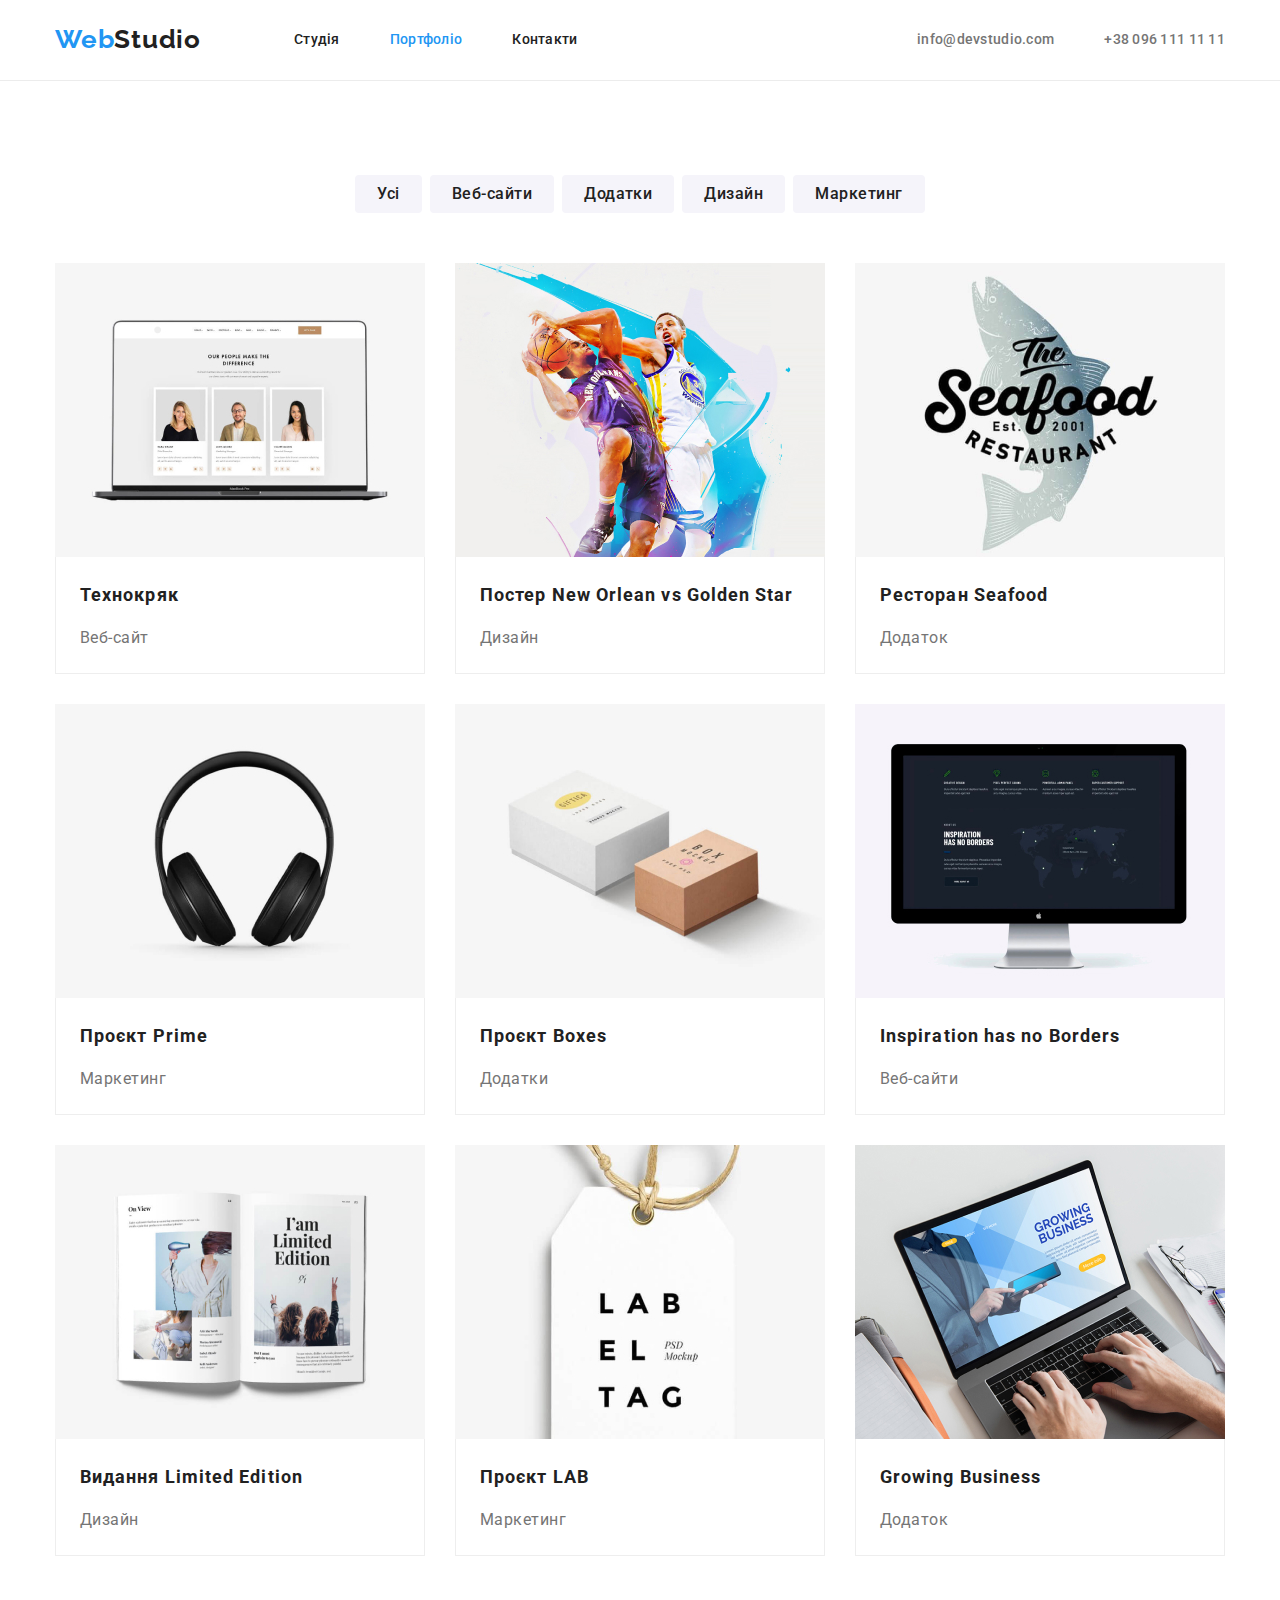
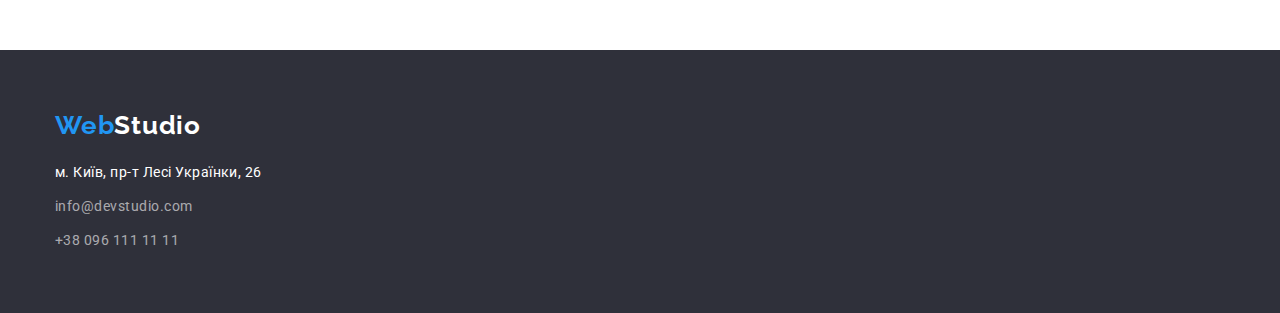
==== portfolio.html @ 8933cf97 "1" ====
<!DOCTYPE html>
<html lang="uk">
  <head>
    <meta charset="utf-8" />
    <meta name="Web Studio" content="test" />
    <title>portfolio</title>

    <link rel="preconnect" href="https://fonts.googleapis.com" />
    <link rel="preconnect" href="https://fonts.gstatic.com" crossorigin />
    <link
      href="https://fonts.googleapis.com/css2?family=Raleway:wght@700&family=Roboto:wght@400;500;700;900&display=swap"
      rel="stylesheet"
    />
    <!-- normalaize -->
    <link
      href="https://cdnjs.cloudflare.com/ajax/libs/modern-normalize/1.1.0/modern-normalize.min.css"
      rel="stylesheet"
    />

    <link rel="stylesheet" href="css/styles.css" />
  </head>
  <body>
    <header class="header-border">
      <div class="container nav-main">
        <!-- logo -->
        <div class="list">
          <a href="./index.html" class="logo">Web<span class="logo-header">Studio</span> </a>
        </div>
        <!-- navigation-->
        <nav class="nav">
          <ul class="nav-main nav-box">
            <li class="item">
              <a href="./index.html" class="link">Студія</a>
            </li>
            <li class="item">
              <!--  target="_blank" - new page -->
              <a href="portfolio.html" class="link current">Портфоліо</a>
            </li>
            <li class="item">
              <a href="" class="link">Контакти</a>
            </li>
          </ul>
        </nav>
        <!-- контакти-->
        <ul class="address nav-box">
          <li class="item">
            <a href="mailto:info@devstudio.com" class="nav-contact">info@devstudio.com</a>
          </li>
          <li class="item">
            <a href="tel:+380961111111" class="nav-contact">+38 096 111 11 11</a>
          </li>
        </ul>
      </div>
    </header>
    <main>
      <section class="section">
        <div class="container">
          <div class="section-portfolio">
            <h1 class="invisible">блок навигации</h1>
            <ul class="nav-portfolio">
              <li class="item">
                <button type="button" class="button second">Усі</button>
              </li>
              <li class="item">
                <button type="button" class="button second">Веб-сайти</button>
              </li>
              <li class="item">
                <button type="button" class="button second">Додатки</button>
              </li>
              <li class="item">
                <button type="button" class="button second">Дизайн</button>
              </li>
              <li class="item">
                <button type="button" class="button second">Маркетинг</button>
              </li>
            </ul>
            <ul class="content-portfolio list">
              <!--Технокряк -->
              <li class="item">
                <a href="" class="portfolio-link"
                  ><img src="./images/portfolio/img-one.jpg" width="370" alt="peolpe" />
                  <div class="card">
                    <h2>Технокряк</h2>
                    <p>Веб-сайт</p>
                  </div>
                </a>
              </li>
              <!--Постер New Orlean vs Golden Star-->
              <li class="item">
                <a href="" class="portfolio-link"
                  ><img
                    src="./images/portfolio/img-two.jpg"
                    width="370"
                    alt="NewOrleanvsGoldenStar"
                  />
                  <div class="card">
                    <h2>Постер New Orlean vs Golden Star</h2>
                    <p>Дизайн</p>
                  </div>
                </a>
              </li>
              <!--Ресторан Seafood-->
              <li class="item">
                <a href="" class="portfolio-link"
                  ><img src="./images/portfolio/img-three.jpg" width="370" alt="seafood" />
                  <div class="card">
                    <h2>Ресторан Seafood</h2>
                    <p>Додаток</p>
                  </div>
                </a>
              </li>
              <!--Проєкт Prime-->
              <li class="item">
                <a href="" class="portfolio-link"
                  ><img src="./images/portfolio/img-four.jpg" width="370" alt="prime" />
                  <div class="card">
                    <h2>Проєкт Prime</h2>
                    <p>Маркетинг</p>
                  </div>
                </a>
              </li>
              <!--Проєкт Boxes-->
              <li class="item">
                <a href="" class="portfolio-link"
                  ><img src="./images/portfolio/img-five.jpg" width="370" alt="boxes" />
                  <div class="card">
                    <h2>Проєкт Boxes</h2>
                    <p>Додатки</p>
                  </div>
                </a>
              </li>
              <!--Inspiration has no Borders-->
              <li class="item">
                <a href="" class="portfolio-link"
                  ><img
                    src="./images/portfolio/img-six.jpg"
                    width="370"
                    alt="Inspiration has no Borders"
                  />
                  <div class="card">
                    <h2>Inspiration has no Borders</h2>
                    <p>Веб-сайти</p>
                  </div>
                </a>
              </li>
              <!--Видання Limited Edition-->
              <li class="item">
                <a href="" class="portfolio-link"
                  ><img src="./images/portfolio/img-seven.jpg" width="370" alt="LM" />
                  <div class="card">
                    <h2>Видання Limited Edition</h2>
                    <p>Дизайн</p>
                  </div>
                </a>
              </li>
              <!--Проєкт LAB-->
              <li class="item">
                <a href="" class="portfolio-link"
                  ><img src="./images/portfolio/img-eight.jpg" width="370" alt="lab" />
                  <div class="card">
                    <h2>Проєкт LAB</h2>
                    <p>Маркетинг</p>
                  </div>
                </a>
              </li>
              <!--Growing Business-->
              <li class="item">
                <a href="" class="portfolio-link"
                  ><img src="./images/portfolio/img-nine.jpg" width="370" alt="Growing Business" />
                  <div class="card">
                    <h2>Growing Business</h2>
                    <p>Додаток</p>
                  </div>
                </a>
              </li>
            </ul>
          </div>
        </div>
      </section>
    </main>
    <footer class="footor-page">
      <div class="container footor">
        <div class="footor-all">
          <div class="logo-footer">
            <a href="./index.html" class="logo">Web<span class="logo-footer">Studio</span> </a>
          <address>
          </div>
            <ul class="address-footer">
              <li class="item">
                <a
                  target="_blank"
                  href="https://www.google.com/maps/place/%D0%B1%D1%83%D0%BB.+%D0%9B%D0%B5%D1%81%D0%B8+%D0%A3%D0%BA%D1%80%D0%B0%D0%B8%D0%BD%D0%BA%D0%B8,+26,+%D0%9A%D0%B8%D0%B5%D0%B2,+02000/@50.4265807,30.5361971,17z/data=!3m1!4b1!4m5!3m4!1s0x40d4cf0e033ecbe9:0x57a4dffefec77da0!8m2!3d50.4265807!4d30.5383858"
                  class="address-link"
                >
                  м. Київ, пр-т Лесі Українки, 26
                </a>
              </li>
              <li class="item">
                <a href="mailto:info@devstudio.com" class="address-contact">info@devstudio.com</a>
              </li>
              <li class="item">
                <a href="tel:+380961111111" class="address-contact">+38 096 111 11 11</a>
              </li>
            </ul>
          </address>
        </div>
      </div>
    </footer>
  </body>
</html>
---- css/styles.css ----
:root {
  --main-color: #212121;
  --accent-color: #2196f3;
  --second-color: #757575;
  --primery-white-color: #ffffff;
  --button-second-backgund: #f5f4fa;
  --hero-bg: #2f303a;
  --header-border-color: #ececec;

  --card-border-color: #eeeeee;
}
body {
  color: var(--main-color);
  background-color: var(--primery-white-color);

  font-family: Roboto, sans-serif;
  letter-spacing: 0.03em;
}
h1,
h2,
h3,
h4,
h5,
h6 {
  margin: 0;
  margin-bottom: 10px;
}

ul {
  margin: 0;
}
p {
  margin: 0;
}
.section {
  padding-top: 94px;
  padding-bottom: 94px;
}
.list {
  list-style: none;
  padding: 0;
  margin: 0;
}
.container {
  margin-left: auto;
  margin-right: auto;
  width: 1200px;
  padding-left: 15px;
  padding-right: 15px;

  /* border: 1px solid red; */
}
.invisible {
  position: absolute !important;
  /* clip: rect(1px, 1px, 1px, 1px); */
  color: transparent;
}
/*LOGO*/
.logo {
  color: var(--accent-color);

  font-family: Raleway, sans-serif;
  font-size: 26px;
  font-weight: 700;
  line-height: 1.2;
  letter-spacing: 0.03em;

  text-decoration: none;
}
.logo-header {
  color: var(--main-color);

  font-size: 26px;
  font-weight: 700;
  line-height: 1.2;
  letter-spacing: 0.03em;

  text-decoration: none;
}
.logo-footer {
  color: var(--primery-white-color);
  font-size: 26px;
  font-weight: 700;
  line-height: 1.2;
  letter-spacing: 0.03em;

  text-decoration: none;
}

/*NAVIGATION*/
/* .nav-page { */

.nav-main {
  display: flex;
  align-items: center;
}

.nav {
  display: flex;
  align-items: center;
  margin-left: 93px;
  line-height: 0;
}

.header-border {
  border-bottom: 1px solid var(--header-border-color);
}

/* .nav-studio {
  margin-left: 93px;
  line-height: 0;
} */
.nav-box {
  display: flex;
  padding-top: 32px;
  padding-bottom: 32px;
  padding-left: 0;
  padding-right: 0;
  margin: 0;
  /* margin-left: 93px; */
}
.nav-box .item + .item {
  margin-left: 50px;
}
.nav-main li {
  list-style: none;
}
.nav-main .link {
  color: var(--main-color);

  font-weight: 500;
  font-size: 14px;
  line-height: 1.14;
  letter-spacing: 0.02em;
  text-decoration: none;
}

.nav-main .link:hover,
.nav-main .link:focus {
  color: var(--accent-color);
}
.nav-main .link.current {
  color: var(--accent-color);
}

/* contact`s*/

.nav-contact {
  display: block;

  color: var(--second-color);

  font-style: normal;
  font-weight: 500;
  font-size: 14px;
  line-height: 1.14;
  letter-spacing: 0.02em;

  text-decoration: none;
}
.nav-contact:hover,
.nav-contact:focus {
  color: var(--accent-color);
}

/* hero*/
.section-hero {
  display: block;
  text-align: center;
  padding-top: 200px;
  padding-bottom: 200px;
  /* padding-left: 350px;
  padding-right: 350px; */
  background: var(--hero-bg);
}
.hero-title {
  margin-top: 0;
  margin-bottom: 30px;

  color: var(--primery-white-color);

  font-weight: 900;
  font-size: 44px;
  line-height: 1.36;
  text-align: center;
  letter-spacing: 0.06em;
  text-transform: uppercase;
}
/* .hero-style {
  background: var(--hero-bg);
} */
/*Button*/
.button {
  cursor: pointer;

  color: var(--main-color);
  background-color: var(--primery-white-color);

  font-family: inherit;
  font-weight: 500;
  font-size: 16px;
  line-height: 1.62;
  letter-spacing: 0.03em;
}
.button.primery {
  color: var(--primery-white-color);
  background-color: var(--accent-color);
  border-color: transparent;
}
.button.primery:hover,
.button.primery:focus {
  color: var(--second-color);
  background-color: var(--accent-color);
  border-color: var(--accent-color);
}
.button.second {
  padding: 6px 22px 6px 22px;

  border: 0;
  border-radius: 4px;
  background-color: var(--button-second-backgund);
}
.button.second:hover,
.button.second:focus {
  color: var(--primery-white-color);
  background-color: var(--accent-color);
  border-color: var(--accent-color);
}

.herobt {
  cursor: pointer;

  display: inline-block;

  border: 0;
  border-radius: 4px;
  padding: 10px 32px 10px 32px;

  font-weight: 700;
  font-size: 16px;
  line-height: 1.9;
  letter-spacing: 0.06em;

  color: var(--primery-white-color);
  background-color: var(--accent-color);
}
/* portfolio */
.section-portfolio {
  text-align: center;
}
.nav-portfolio {
  display: flex;
  align-items: center;
  justify-content: center;
  margin-top: 0;
  margin-bottom: 50px;
  padding: 0;

  list-style: none;
}
.nav-portfolio .item + .item {
  margin-left: 8px;
}

.content-portfolio {
  display: flex;
  flex-wrap: wrap;
  /* justify-content: space-between; */
}
.portfolio-link h2 {
  color: var(--main-color);

  font-weight: 700;
  font-size: 18px;
  line-height: 2;

  letter-spacing: 0.06em;
}
.portfolio-link {
  margin: 0;

  text-align: left;
  text-decoration: none;

  width: 370px;
  height: 404px;
  background: #ffffff;
}
.content-portfolio .item {
  width: calc((100% - 30 * 2) / 3);
  margin-right: 30px;
  margin-bottom: 30px;
}
.content-portfolio .item:nth-child(3n) {
  margin-right: 0px;
}

.content-portfolio .item:nth-last-child(-n + 3) {
  margin-bottom: 0px;
}
.item .card {
  box-sizing: content-box;
  border: 1px solid var(--card-border-color);
  border-top: 0;
  padding: 20px 24px;
}

.item img {
  display: block;
}
.portfolio-link p {
  color: var(--second-color);
  font-size: 16px;
  line-height: 1.88;
}
.portfolio-link:hover,
.portfolio-link:focus {
  background-color: rosybrown;
}

/* .portfolio-link {
  
} */

/* about us */
/* .about-us {
} */
.about-us h2 {
  position: absolute !important;
  color: transparent;
}
.about-us li {
  list-style: none;
}
.about-us .section-us {
  display: flex;
  justify-content: space-around;
  padding: 0;
  margin-top: 0;
  margin-bottom: 0;
}
.about-us .title {
  color: var(--main-color);

  font-weight: 700;
  font-size: 14px;
  line-height: 1.1;
}
.about-us .text {
  color: var(--second-color);

  font-size: 14px;
  line-height: 1.7;
  font-weight: 400;
  /* letter-spacing: 0.03em; */
}
.section-us .item + .item {
  margin-left: 30px;
}

/* What are we doing */
.wawd {
  text-align: center;
  /* margin-left: 215px;
  margin-right: 215px; */
}
.wawd-padding {
  padding-top: 0;
}

.wawd h2 {
  margin-bottom: 50px;

  font-weight: 700;
  font-size: 36px;
  line-height: 1.2;
  text-align: center;
  letter-spacing: 0.03em;
}
.wawd .items {
  display: flex;
  justify-content: space-around;
  margin: 0;
  /* margin-top: 50px;
  margin-bottom: 94px; */
  padding: 0;
}
.wawd .item + .item {
  margin-left: 30px;
}
/* us team*/

.usteam {
  background-color: var(--button-second-backgund);
}
.usteam h2 {
  margin: 0;
  margin-bottom: 50px;
}
.usteam .item + .item {
  margin-left: 30px;
}
.usteam .link {
  display: flex;
  justify-content: space-around;
  margin-top: 0;
  margin-bottom: 0;
  padding: 0;
}
.usteam li {
  list-style: none;
}
.usteam .text {
  color: var(--second-color);

  font-size: 16px;
  font-weight: 400;
  line-height: 1.2;
  letter-spacing: 0.03em;
}
.usteam h2 {
  font-weight: 700;
  font-size: 36px;
  line-height: 1.2;
  text-align: center;
  letter-spacing: 0.03em;

  color: var(--main-color);
}

.usteam .title {
  color: var(--main-color);

  font-size: 16px;
  font-weight: 500;
  line-height: 1.2;
  letter-spacing: 0.03em;
}

.usteam-cardtext {
  padding: 30px 10px;
}

.usteam-card {
  text-align: center;
  box-shadow: 0px 1px 3px rgba(0, 0, 0, 0.12), 0px 1px 1px rgba(0, 0, 0, 0.14),
    0px 2px 1px rgba(0, 0, 0, 0.2);
  border-radius: 0px 0px 4px 4px;
}
/*footor*/

.footor-page {
  background: #2f303a;
}
.footor {
  padding-top: 60px;
  padding-bottom: 60px;
}
/* .footor-all {
  /* display: inline-block; */
/* margin-left: 215px; */

/* .footor .logo {
  margin-left: 40px;
} */

/* address*/

.address {
  padding: 0;
  margin-left: auto;

  font-family: Roboto, sans-serif;
  font-style: normal;
  font-size: 14px;
  line-height: 1.7;
  font-weight: 400;

  list-style: none;
}
.address a:hover,
.address a:focus {
  color: var(--accent-color);
}

.address-footer {
  padding: 0;
  margin-left: auto;

  font-family: Roboto, sans-serif;
  font-style: normal;
  font-size: 14px;
  line-height: 1.7;
  font-weight: 400;

  list-style: none;
}
.address a:hover,
.address a:focus {
  color: var(--accent-color);
}

.address-footer .item + .item {
  margin-top: 10px;
}
.address-link {
  color: var(--primery-white-color);
  text-decoration: none;
}
.address-contact {
  text-decoration: none;
  color: rgba(255, 255, 255, 0.6);
}

.logo-footer {
  margin-bottom: 20px;
}
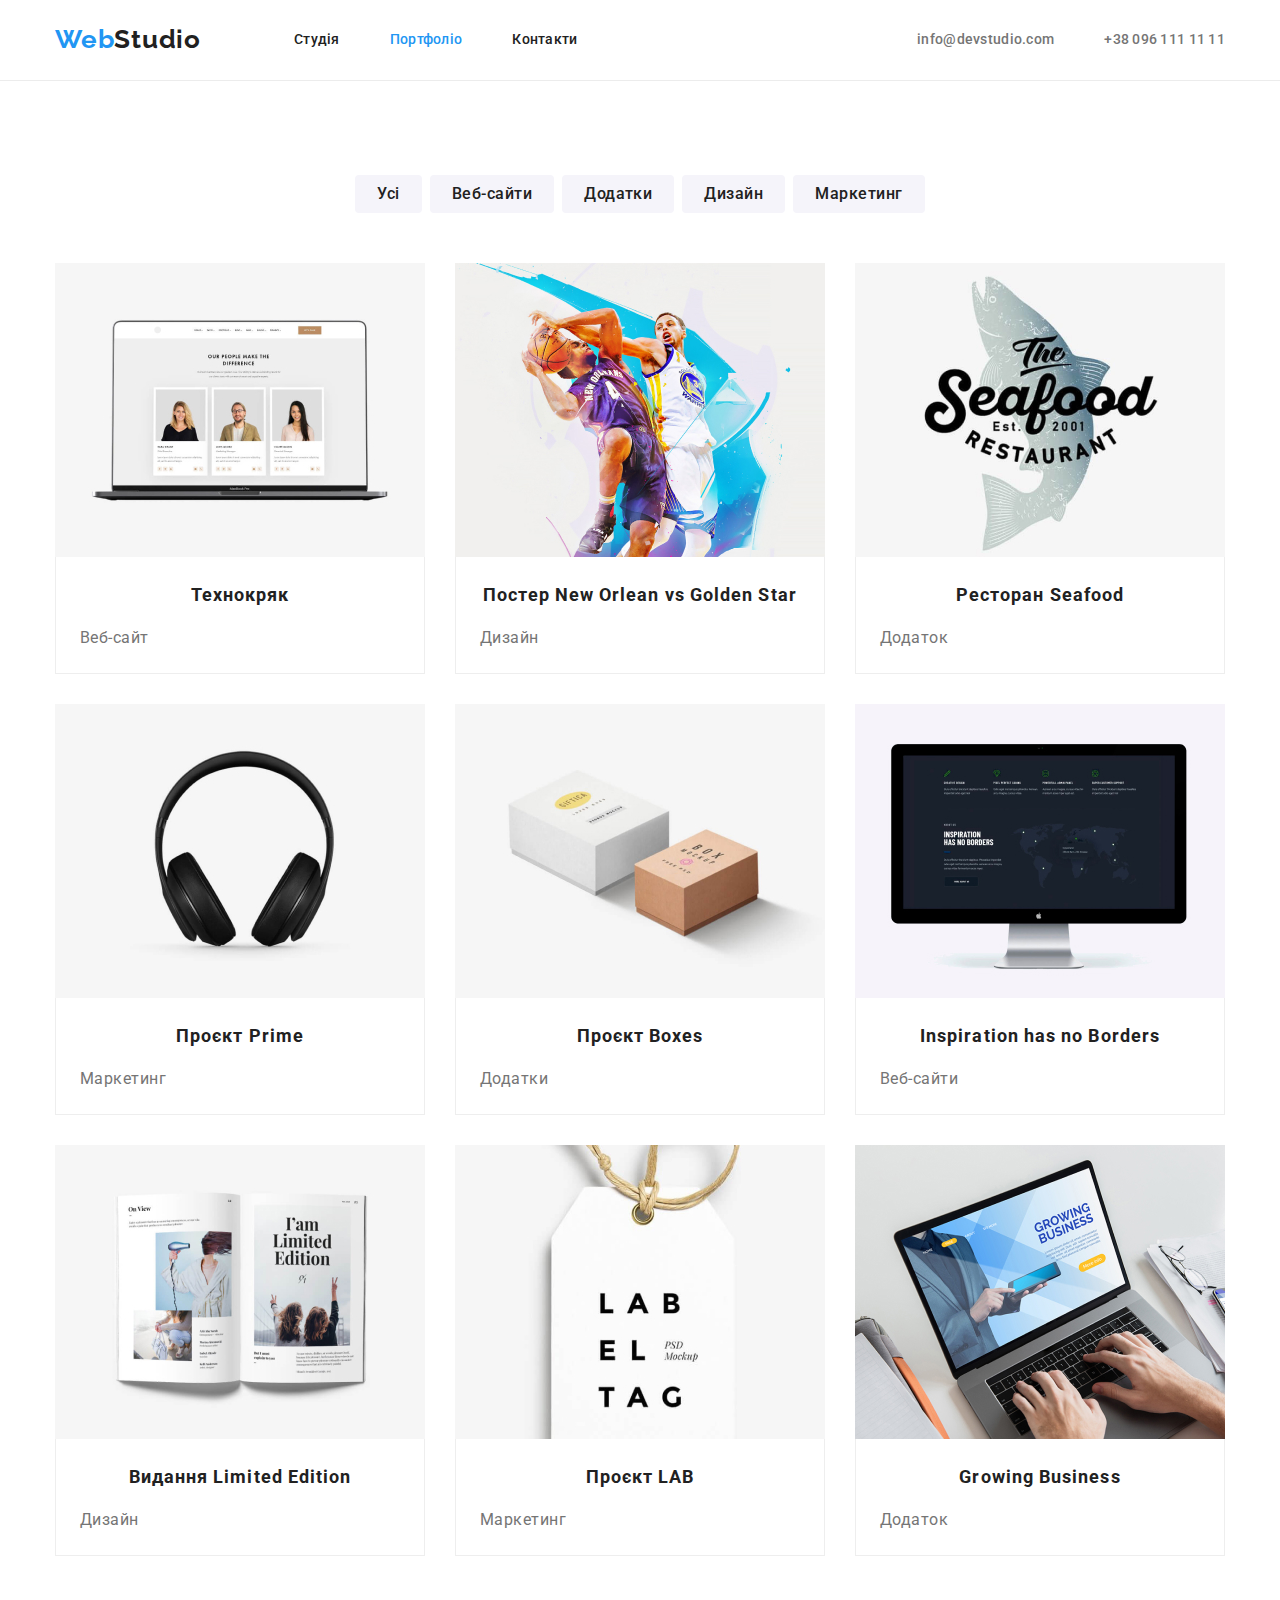
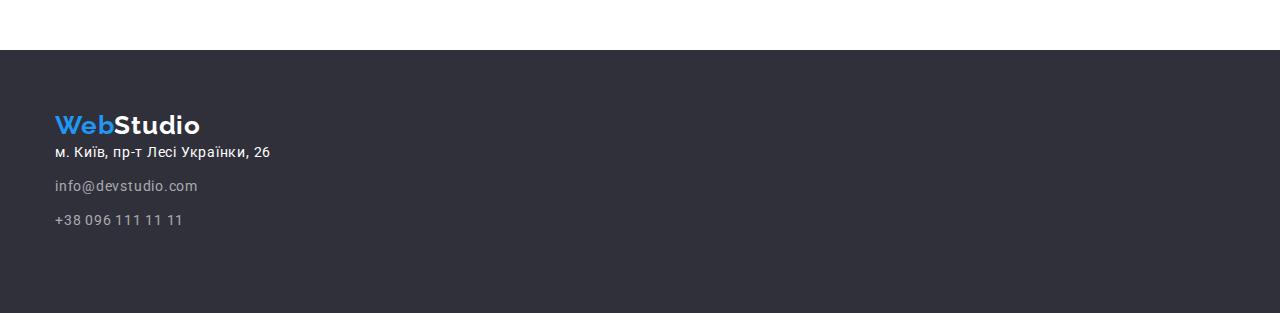
==== commit 9cab8879: "fixhtml" ====
--- a/portfolio.html
+++ b/portfolio.html
@@ -183,26 +183,30 @@
         <div class="footor-all">
           <div class="logo-footer">
             <a href="./index.html" class="logo">Web<span class="logo-footer">Studio</span> </a>
-          <address>
+            <address>
+              <div>
+                <ul class="address-footer">
+                  <li class="item">
+                    <a
+                      target="_blank"
+                      href="https://www.google.com/maps/place/%D0%B1%D1%83%D0%BB.+%D0%9B%D0%B5%D1%81%D0%B8+%D0%A3%D0%BA%D1%80%D0%B0%D0%B8%D0%BD%D0%BA%D0%B8,+26,+%D0%9A%D0%B8%D0%B5%D0%B2,+02000/@50.4265807,30.5361971,17z/data=!3m1!4b1!4m5!3m4!1s0x40d4cf0e033ecbe9:0x57a4dffefec77da0!8m2!3d50.4265807!4d30.5383858"
+                      class="address-link"
+                    >
+                      м. Київ, пр-т Лесі Українки, 26
+                    </a>
+                  </li>
+                  <li class="item">
+                    <a href="mailto:info@devstudio.com" class="address-contact"
+                      >info@devstudio.com</a
+                    >
+                  </li>
+                  <li class="item">
+                    <a href="tel:+380961111111" class="address-contact">+38 096 111 11 11</a>
+                  </li>
+                </ul>
+              </div>
+            </address>
           </div>
-            <ul class="address-footer">
-              <li class="item">
-                <a
-                  target="_blank"
-                  href="https://www.google.com/maps/place/%D0%B1%D1%83%D0%BB.+%D0%9B%D0%B5%D1%81%D0%B8+%D0%A3%D0%BA%D1%80%D0%B0%D0%B8%D0%BD%D0%BA%D0%B8,+26,+%D0%9A%D0%B8%D0%B5%D0%B2,+02000/@50.4265807,30.5361971,17z/data=!3m1!4b1!4m5!3m4!1s0x40d4cf0e033ecbe9:0x57a4dffefec77da0!8m2!3d50.4265807!4d30.5383858"
-                  class="address-link"
-                >
-                  м. Київ, пр-т Лесі Українки, 26
-                </a>
-              </li>
-              <li class="item">
-                <a href="mailto:info@devstudio.com" class="address-contact">info@devstudio.com</a>
-              </li>
-              <li class="item">
-                <a href="tel:+380961111111" class="address-contact">+38 096 111 11 11</a>
-              </li>
-            </ul>
-          </address>
         </div>
       </div>
     </footer>
--- a/css/styles.css
+++ b/css/styles.css
@@ -25,7 +25,15 @@
   margin: 0;
   margin-bottom: 10px;
 }
-
+h2 {
+  font-weight: 700;
+  font-size: 36px;
+  line-height: 1.2;
+  text-align: center;
+  letter-spacing: 0.03em;
+
+  color: var(--main-color);
+}
 ul {
   margin: 0;
 }
@@ -88,7 +96,6 @@
 }
 
 /*NAVIGATION*/
-/* .nav-page { */
 
 .nav-main {
   display: flex;
@@ -106,10 +113,6 @@
   border-bottom: 1px solid var(--header-border-color);
 }
 
-/* .nav-studio {
-  margin-left: 93px;
-  line-height: 0;
-} */
 .nav-box {
   display: flex;
   padding-top: 32px;
@@ -169,8 +172,7 @@
   text-align: center;
   padding-top: 200px;
   padding-bottom: 200px;
-  /* padding-left: 350px;
-  padding-right: 350px; */
+
   background: var(--hero-bg);
 }
 .hero-title {
@@ -189,6 +191,18 @@
 /* .hero-style {
   background: var(--hero-bg);
 } */
+.herobg {
+  max-width: 1600px;
+  height: 600px;
+  margin-left: auto;
+  margin-right: auto;
+  background-image: linear-gradient(to right, rgba(47, 48, 58, 0.4), rgba(47, 48, 58, 0.4)),
+    url(../images/hero/hero.jpg);
+  background-repeat: no-repeat;
+  background-position: center;
+  background-size: cover;
+}
+
 /*Button*/
 .button {
   cursor: pointer;
@@ -265,7 +279,6 @@
 .content-portfolio {
   display: flex;
   flex-wrap: wrap;
-  /* justify-content: space-between; */
 }
 .portfolio-link h2 {
   color: var(--main-color);
@@ -318,13 +331,7 @@
   background-color: rosybrown;
 }
 
-/* .portfolio-link {
-  
-} */
-
 /* about us */
-/* .about-us {
-} */
 .about-us h2 {
   position: absolute !important;
   color: transparent;
@@ -352,12 +359,25 @@
   font-size: 14px;
   line-height: 1.7;
   font-weight: 400;
-  /* letter-spacing: 0.03em; */
 }
 .section-us .item + .item {
   margin-left: 30px;
 }
-
+.section-us-bg {
+  display: flex;
+  justify-content: space-around;
+  align-items: center;
+
+  height: 120px;
+  margin-bottom: 30px;
+  border-radius: 4px;
+
+  background-color: var(--button-second-backgund);
+}
+.section-us-bg .svg-us {
+  height: 70px;
+  width: 70px;
+}
 /* What are we doing */
 .wawd {
   text-align: center;
@@ -456,13 +476,6 @@
   padding-top: 60px;
   padding-bottom: 60px;
 }
-/* .footor-all {
-  /* display: inline-block; */
-/* margin-left: 215px; */
-
-/* .footor .logo {
-  margin-left: 40px;
-} */
 
 /* address*/
 
@@ -515,3 +528,37 @@
 .logo-footer {
   margin-bottom: 20px;
 }
+
+/* clients */
+.clients {
+  align-items: center;
+}
+
+.clients-card {
+  display: flex;
+  justify-content: space-around;
+  align-items: center;
+  padding: 0;
+}
+.client-item {
+  display: inline-flex;
+  width: 170px;
+  height: 92px;
+
+  padding: 17px 0;
+  align-items: center;
+  justify-content: center;
+  fill: #afb1b8;
+
+  /* width: 170px;
+  height: 92px; */
+
+  background-color: var(--button-second-backgund);
+  border: 1px solid #afb1b8;
+  border-radius: 4px;
+}
+
+.client-item .svg-client {
+  height: 70px;
+  width: 70px;
+}
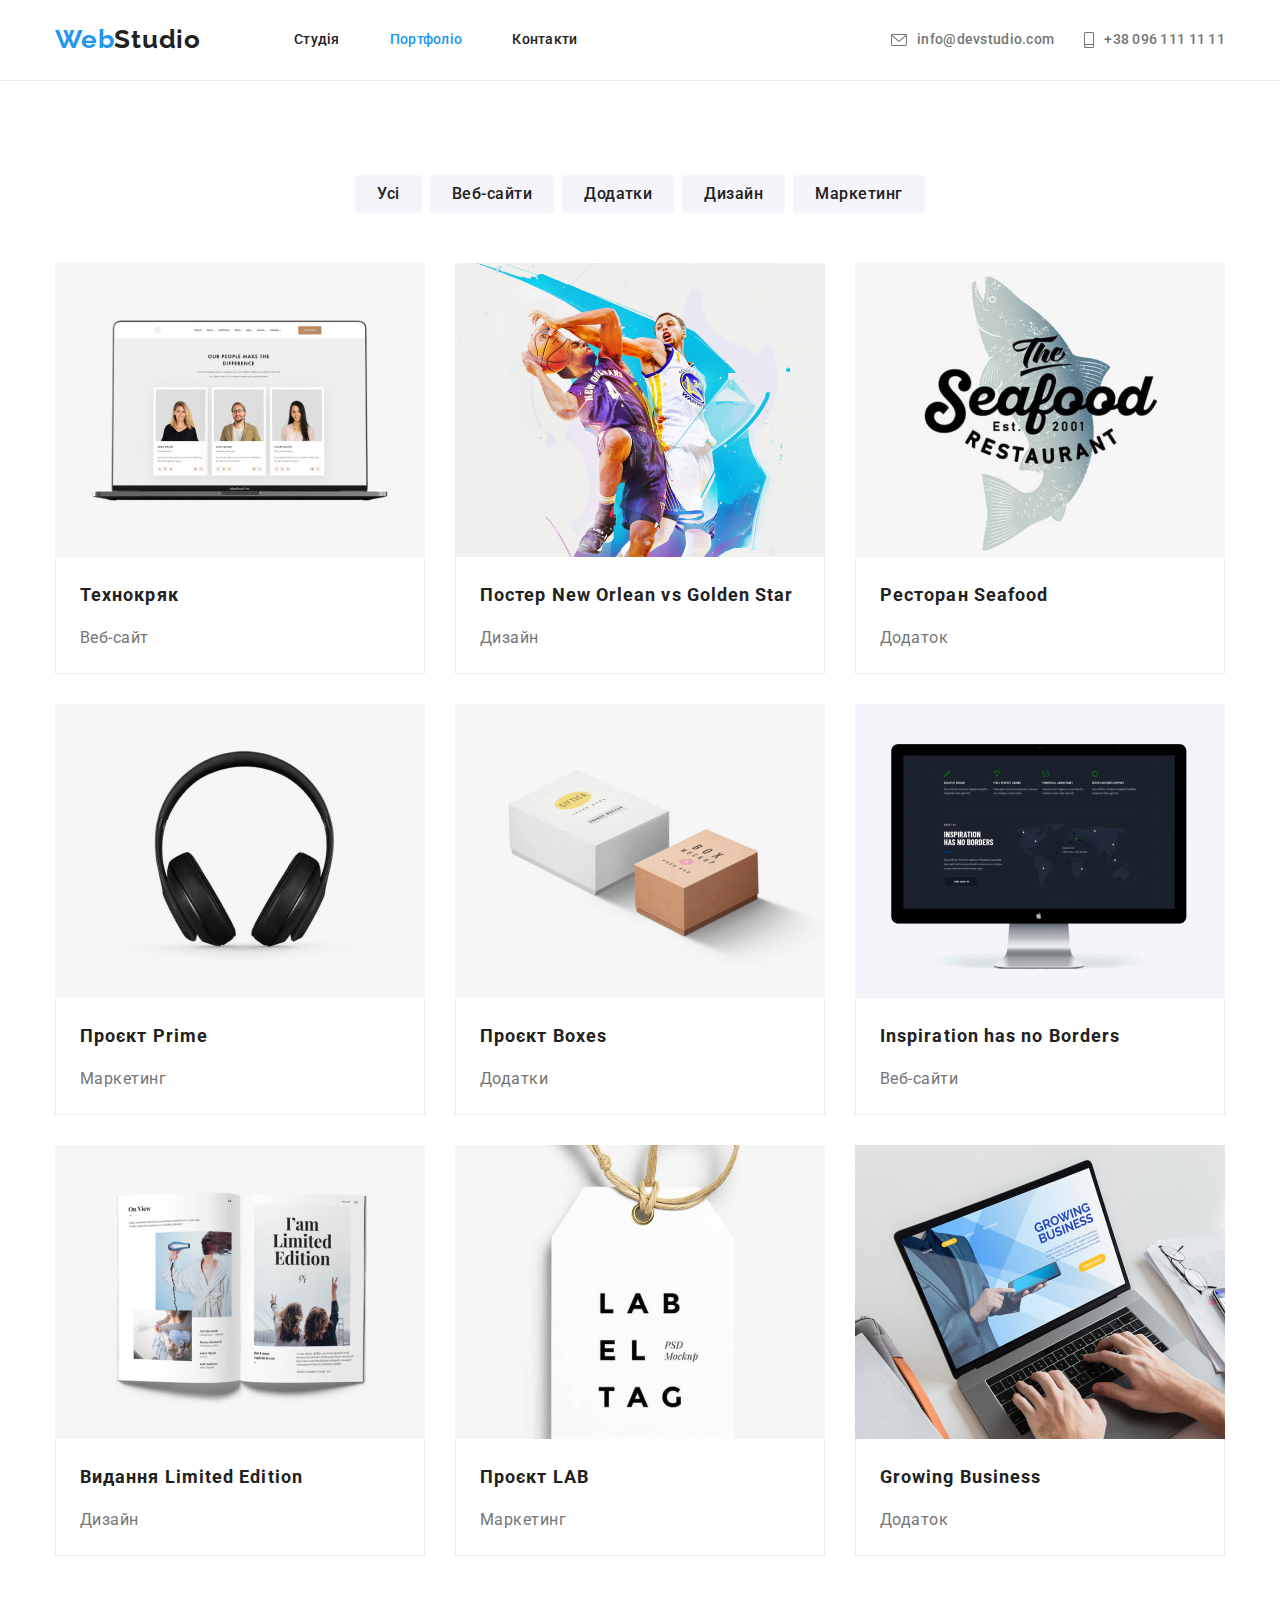
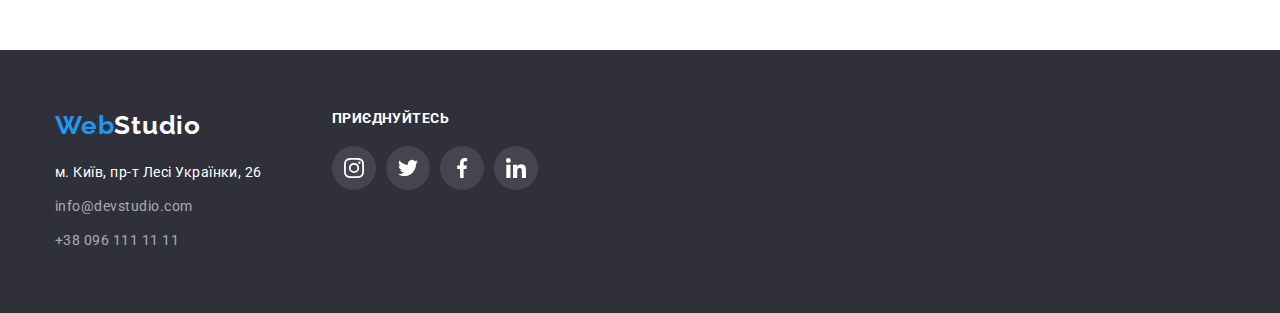
==== commit b6ce9946: "fix footor\header" ====
--- a/portfolio.html
+++ b/portfolio.html
@@ -42,12 +42,20 @@
           </ul>
         </nav>
         <!-- контакти-->
-        <ul class="address nav-box">
+        <ul class="nav-links">
           <li class="item">
-            <a href="mailto:info@devstudio.com" class="nav-contact">info@devstudio.com</a>
+            <a href="mailto:info@devstudio.com" class="nav-contact">
+              <svg class="contact-icon" width="16" height="12">
+                <use href="./images/icons.svg#envelope"></use></svg
+              >info@devstudio.com</a
+            >
           </li>
           <li class="item">
-            <a href="tel:+380961111111" class="nav-contact">+38 096 111 11 11</a>
+            <a href="tel:+380961111111" class="nav-contact">
+              <svg class="contact-icon" width="10" height="16">
+                <use href="./images/icons.svg#smartphone"></use></svg
+              >+38 096 111 11 11
+            </a>
           </li>
         </ul>
       </div>
@@ -181,9 +189,9 @@
     <footer class="footor-page">
       <div class="container footor">
         <div class="footor-all">
-          <div class="logo-footer">
+          <div>
             <a href="./index.html" class="logo">Web<span class="logo-footer">Studio</span> </a>
-            <address>
+            <address class="logo-margin">
               <div>
                 <ul class="address-footer">
                   <li class="item">
@@ -207,6 +215,32 @@
               </div>
             </address>
           </div>
+          <div>
+            <h2 class="social-title">ПРИЄДНУЙТЕСЬ</h2>
+            <ul class="social-list">
+              <li class="item">
+                <a href="" class="social-links">
+                  <svg class="social-icons"><use href="./images/icons.svg#instagram"></use></svg
+                ></a>
+              </li>
+              <li class="item">
+                <a href="" class="social-links">
+                  <svg class="social-icons"><use href="./images/icons.svg#twitter"></use></svg
+                ></a>
+              </li>
+              <li class="item">
+                <a href="" class="social-links">
+                  <svg class="social-icons"><use href="./images/icons.svg#facebook"></use></svg
+                ></a>
+              </li>
+              <li class="item">
+                <a href="" class="social-links">
+                  <svg class="social-icons">
+                    <use href="./images/icons.svg#linkedin"></use></svg
+                ></a>
+              </li>
+            </ul>
+          </div>
         </div>
       </div>
     </footer>
--- a/css/styles.css
+++ b/css/styles.css
@@ -125,6 +125,15 @@
 .nav-box .item + .item {
   margin-left: 50px;
 }
+.nav-links {
+  display: inline-flex;
+  margin-left: auto;
+  padding: 0;
+  line-height: 0;
+}
+.nav-links .item + .item {
+  margin-left: 30px;
+}
 .nav-main li {
   list-style: none;
 }
@@ -149,7 +158,8 @@
 /* contact`s*/
 
 .nav-contact {
-  display: block;
+  display: inline-flex;
+  align-items: center;
 
   color: var(--second-color);
 
@@ -160,10 +170,21 @@
   letter-spacing: 0.02em;
 
   text-decoration: none;
-}
+  fill: var(--second-color);
+}
+.nav-contact .contact-icon {
+  /* width: 10px;
+  height: 16px; */
+  margin-right: 10px;
+}
+/* .contact-icon:hover {
+  
+} */
+
 .nav-contact:hover,
 .nav-contact:focus {
   color: var(--accent-color);
+  fill: var(--accent-color);
 }
 
 /* hero*/
@@ -286,6 +307,7 @@
   font-weight: 700;
   font-size: 18px;
   line-height: 2;
+  text-align: left;
 
   letter-spacing: 0.06em;
 }
@@ -433,6 +455,8 @@
 .usteam .text {
   color: var(--second-color);
 
+  margin-bottom: 16px;
+
   font-size: 16px;
   font-weight: 400;
   line-height: 1.2;
@@ -467,6 +491,23 @@
     0px 2px 1px rgba(0, 0, 0, 0.2);
   border-radius: 0px 0px 4px 4px;
 }
+.social-links-us {
+  display: inline-flex;
+  align-items: center;
+  justify-content: center;
+  fill: #afb1b8;
+  width: 44px;
+  height: 44px;
+  border-radius: 50%;
+  background: rgba(255, 255, 255, 0.1);
+}
+.social-links-us:hover {
+  fill: var(--primery-white-color);
+  background-color: var(--accent-color);
+}
+.social-list-us .item + .item {
+  margin-left: 10px;
+}
 /*footor*/
 
 .footor-page {
@@ -475,6 +516,53 @@
 .footor {
   padding-top: 60px;
   padding-bottom: 60px;
+}
+.footor-all {
+  display: inline-flex;
+}
+
+.social-title {
+  font-family: Roboto;
+  font-size: 14px;
+  font-weight: 700;
+  line-height: 16px;
+  margin-bottom: 20px;
+  letter-spacing: 0.03em;
+  text-align: left;
+  color: var(--primery-white-color);
+}
+.social-links {
+  display: inline-flex;
+  align-items: center;
+  justify-content: center;
+  fill: var(--primery-white-color);
+  width: 44px;
+  height: 44px;
+
+  border-radius: 50%;
+  background: rgba(255, 255, 255, 0.1);
+}
+.social-links:hover,
+.social-links:focus {
+  fill: var(--primery-white-color);
+  background-color: var(--accent-color);
+}
+.social-list {
+  display: flex;
+  align-items: center;
+  justify-content: center;
+
+  padding: 0;
+
+  list-style: none;
+}
+
+.social-list .item + .item {
+  margin-left: 10px;
+}
+.social-icons {
+  width: 20px;
+  height: 20px;
 }
 
 /* address*/
@@ -491,11 +579,14 @@
 
   list-style: none;
 }
-.address a:hover,
-.address a:focus {
+.address-contact:hover,
+.address-contact:focus {
   color: var(--accent-color);
 }
-
+.address-link:hover,
+.address-link:focus {
+  color: var(--accent-color);
+}
 .address-footer {
   padding: 0;
   margin-left: auto;
@@ -508,10 +599,6 @@
 
   list-style: none;
 }
-.address a:hover,
-.address a:focus {
-  color: var(--accent-color);
-}
 
 .address-footer .item + .item {
   margin-top: 10px;
@@ -525,8 +612,9 @@
   color: rgba(255, 255, 255, 0.6);
 }
 
-.logo-footer {
-  margin-bottom: 20px;
+.logo-margin {
+  margin-top: 20px;
+  margin-right: 70px;
 }
 
 /* clients */
@@ -536,7 +624,7 @@
 
 .clients-card {
   display: flex;
-  justify-content: space-around;
+  justify-content: space-between;
   align-items: center;
   padding: 0;
 }
@@ -545,7 +633,7 @@
   width: 170px;
   height: 92px;
 
-  padding: 17px 0;
+  padding: 16px 32px;
   align-items: center;
   justify-content: center;
   fill: #afb1b8;
@@ -558,7 +646,7 @@
   border-radius: 4px;
 }
 
-.client-item .svg-client {
-  height: 70px;
-  width: 70px;
-}
+.client-item:hover {
+  fill: var(--accent-color);
+  border: 1px solid var(--accent-color);
+}
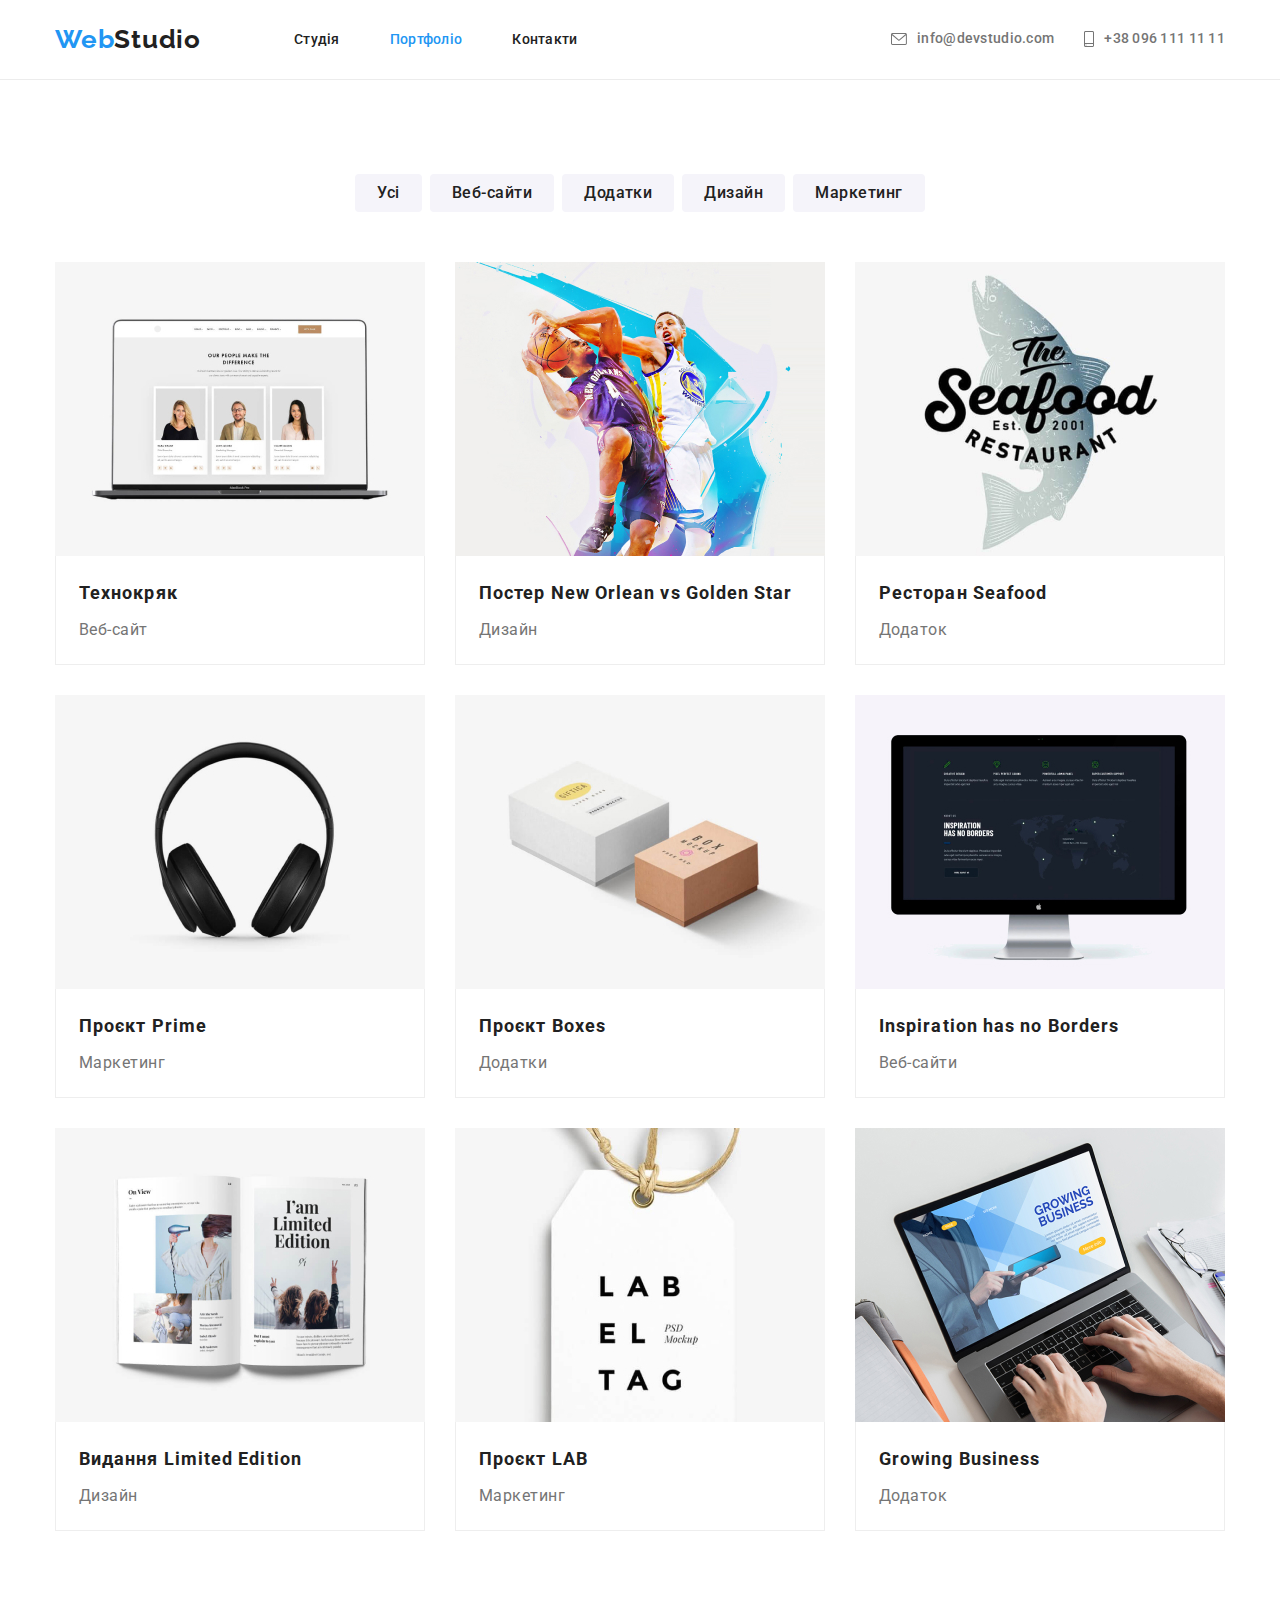
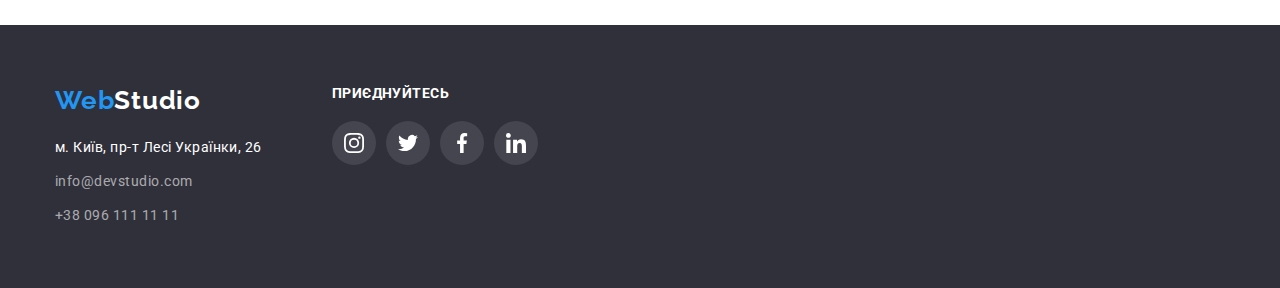
==== commit dfed0048: "shadow" ====
--- a/portfolio.html
+++ b/portfolio.html
@@ -84,7 +84,7 @@
             </ul>
             <ul class="content-portfolio list">
               <!--Технокряк -->
-              <li class="item">
+              <li class="item portfolio-link-hover">
                 <a href="" class="portfolio-link"
                   ><img src="./images/portfolio/img-one.jpg" width="370" alt="peolpe" />
                   <div class="card">
@@ -94,7 +94,7 @@
                 </a>
               </li>
               <!--Постер New Orlean vs Golden Star-->
-              <li class="item">
+              <li class="item portfolio-link-hover">
                 <a href="" class="portfolio-link"
                   ><img
                     src="./images/portfolio/img-two.jpg"
@@ -108,7 +108,7 @@
                 </a>
               </li>
               <!--Ресторан Seafood-->
-              <li class="item">
+              <li class="item portfolio-link-hover">
                 <a href="" class="portfolio-link"
                   ><img src="./images/portfolio/img-three.jpg" width="370" alt="seafood" />
                   <div class="card">
@@ -118,7 +118,7 @@
                 </a>
               </li>
               <!--Проєкт Prime-->
-              <li class="item">
+              <li class="item portfolio-link-hover">
                 <a href="" class="portfolio-link"
                   ><img src="./images/portfolio/img-four.jpg" width="370" alt="prime" />
                   <div class="card">
@@ -128,7 +128,7 @@
                 </a>
               </li>
               <!--Проєкт Boxes-->
-              <li class="item">
+              <li class="item portfolio-link-hover">
                 <a href="" class="portfolio-link"
                   ><img src="./images/portfolio/img-five.jpg" width="370" alt="boxes" />
                   <div class="card">
@@ -138,7 +138,7 @@
                 </a>
               </li>
               <!--Inspiration has no Borders-->
-              <li class="item">
+              <li class="item portfolio-link-hover">
                 <a href="" class="portfolio-link"
                   ><img
                     src="./images/portfolio/img-six.jpg"
@@ -152,7 +152,7 @@
                 </a>
               </li>
               <!--Видання Limited Edition-->
-              <li class="item">
+              <li class="item portfolio-link-hover">
                 <a href="" class="portfolio-link"
                   ><img src="./images/portfolio/img-seven.jpg" width="370" alt="LM" />
                   <div class="card">
@@ -162,7 +162,7 @@
                 </a>
               </li>
               <!--Проєкт LAB-->
-              <li class="item">
+              <li class="item portfolio-link-hover">
                 <a href="" class="portfolio-link"
                   ><img src="./images/portfolio/img-eight.jpg" width="370" alt="lab" />
                   <div class="card">
@@ -172,7 +172,7 @@
                 </a>
               </li>
               <!--Growing Business-->
-              <li class="item">
+              <li class="item portfolio-link-hover">
                 <a href="" class="portfolio-link"
                   ><img src="./images/portfolio/img-nine.jpg" width="370" alt="Growing Business" />
                   <div class="card">
--- a/css/styles.css
+++ b/css/styles.css
@@ -6,6 +6,7 @@
   --button-second-backgund: #f5f4fa;
   --hero-bg: #2f303a;
   --header-border-color: #ececec;
+  --primery-grey-color: #afb1b8;
 
   --card-border-color: #eeeeee;
 }
@@ -116,7 +117,7 @@
 .nav-box {
   display: flex;
   padding-top: 32px;
-  padding-bottom: 32px;
+  padding-bottom: 31px;
   padding-left: 0;
   padding-right: 0;
   margin: 0;
@@ -337,7 +338,7 @@
   box-sizing: content-box;
   border: 1px solid var(--card-border-color);
   border-top: 0;
-  padding: 20px 24px;
+  padding: 19px 23px;
 }
 
 .item img {
@@ -348,9 +349,13 @@
   font-size: 16px;
   line-height: 1.88;
 }
-.portfolio-link:hover,
-.portfolio-link:focus {
-  background-color: rosybrown;
+.portfolio-link h2 {
+  margin-bottom: 4px;
+}
+.portfolio-link-hover:hover,
+.portfolio-link-hover:focus {
+  box-shadow: 1px 4px 6px 0px rgba(0, 0, 0, 0.16), 0px 4px 4px 0px rgba(0, 0, 0, 0.06),
+    0px 1px 1px 0px rgba(0, 0, 0, 0.12);
 }
 
 /* about us */
@@ -391,6 +396,7 @@
   align-items: center;
 
   height: 120px;
+  width: 270px;
   margin-bottom: 30px;
   border-radius: 4px;
 
@@ -495,7 +501,7 @@
   display: inline-flex;
   align-items: center;
   justify-content: center;
-  fill: #afb1b8;
+  fill: var(--primery-grey-color);
   width: 44px;
   height: 44px;
   border-radius: 50%;
@@ -628,7 +634,14 @@
   align-items: center;
   padding: 0;
 }
-.client-item {
+.clienst-card-item {
+  list-style: none;
+}
+.clienst-card-item:not(:last-child) {
+  margin-right: 30px;
+}
+
+.clients-card .client-link {
   display: inline-flex;
   width: 170px;
   height: 92px;
@@ -636,17 +649,27 @@
   padding: 16px 32px;
   align-items: center;
   justify-content: center;
-  fill: #afb1b8;
-
-  /* width: 170px;
-  height: 92px; */
-
-  background-color: var(--button-second-backgund);
-  border: 1px solid #afb1b8;
+  fill: var(--primery-grey-color);
+
+  background-color: var(--f5f5f5);
+
+  border: 1px solid var(--primery-grey-color);
   border-radius: 4px;
 }
 
-.client-item:hover {
+.client-link:hover {
   fill: var(--accent-color);
   border: 1px solid var(--accent-color);
 }
+.social-padding {
+  padding-top: 12px;
+}
+.clients-title {
+  font-weight: 700;
+  font-size: 36px;
+  line-height: 1.2;
+  text-align: center;
+  letter-spacing: 0.03em;
+
+  margin-bottom: 50px;
+}
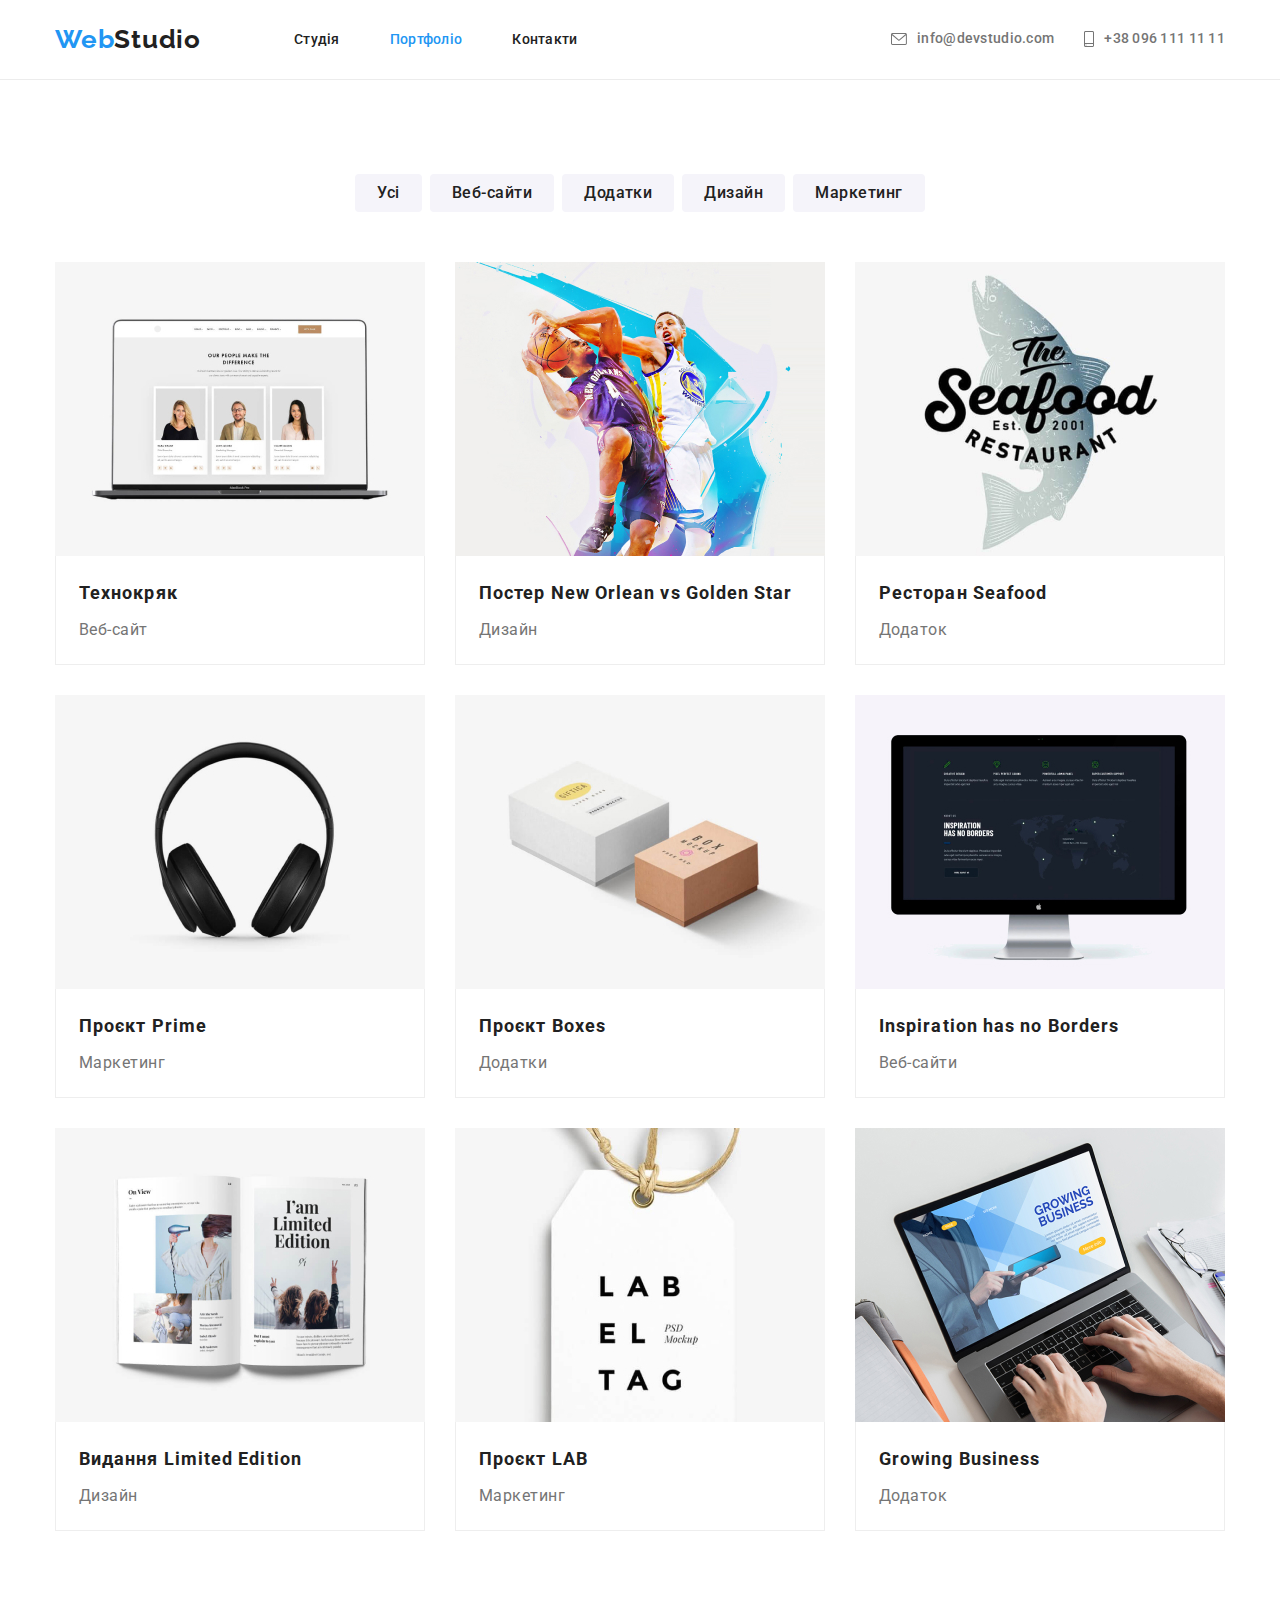
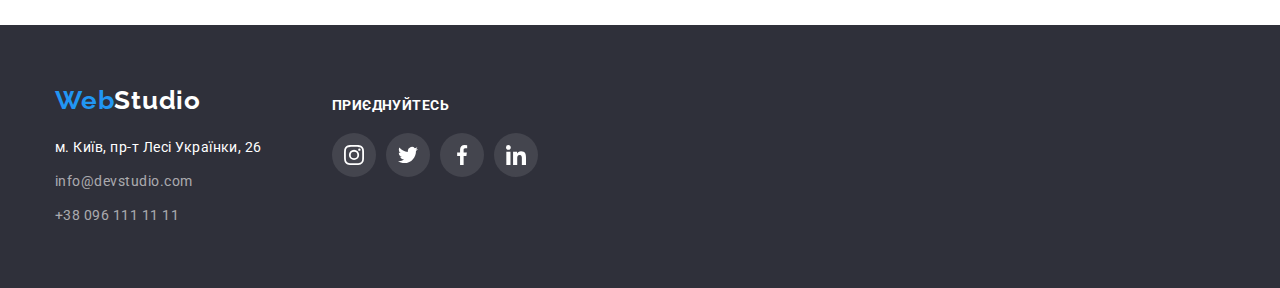
==== commit 8e797b05: "footor-fix-text" ====
--- a/portfolio.html
+++ b/portfolio.html
@@ -215,7 +215,7 @@
               </div>
             </address>
           </div>
-          <div>
+          <div class="social-padding">
             <h2 class="social-title">ПРИЄДНУЙТЕСЬ</h2>
             <ul class="social-list">
               <li class="item">
